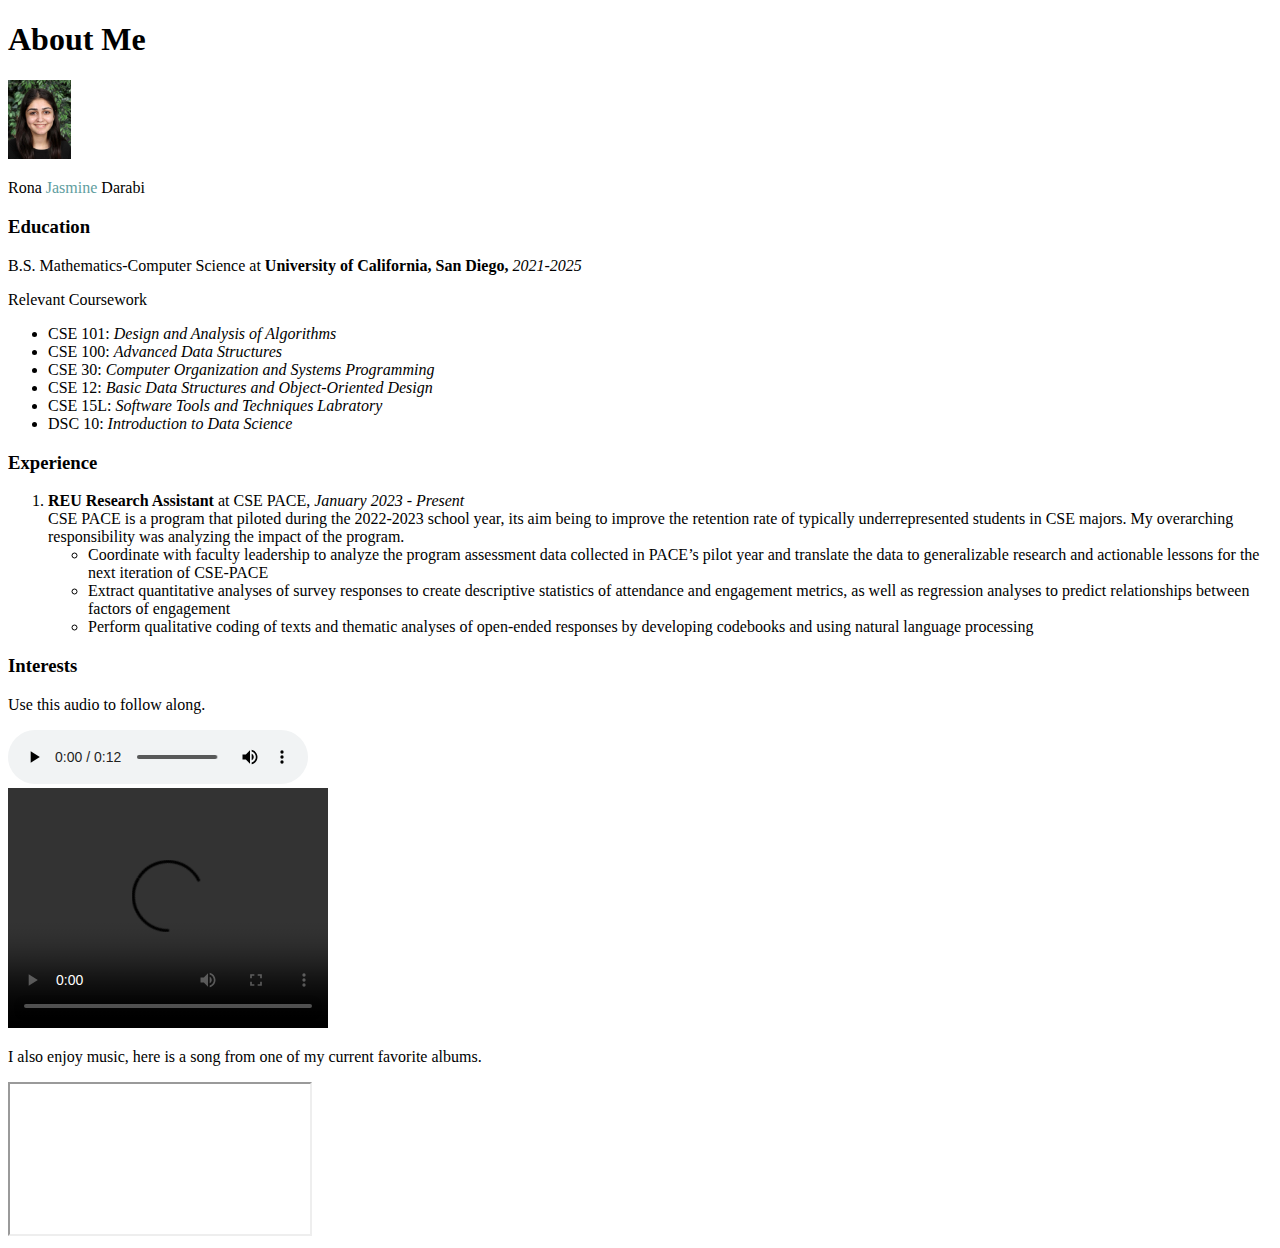
==== about.html @ a48a207f "g" ====
<!DOCTYPE html>
<html lang="en">
    <head>
        <meta charset="UTF-8"/>
        <title>About</title>
        <link rel="icon" type="image/x-icon" href="\images\cat.png">
    </head>

    <body>
        <header>
            <h1>About Me</h1>
        </header>
        <main>
            <div class="mypicture">
                <picture>
                    <img src="\images\yearbook.png" alt="2020 Picture" style="width:5%">
                </picture>
                <p>Rona <span style="color:cadetblue">Jasmine </span>Darabi</p>
            </div>
            <section>
                <h3>Education</h3>
                <p>B.S. Mathematics-Computer Science at <strong>University of California, San Diego, </strong><i>2021-2025</i></p>
                <p>Relevant Coursework</p>
                <ul>
                    <li>CSE 101: <i>Design and Analysis of Algorithms</i></li>
                    <li>CSE 100: <i>Advanced Data Structures</i></li>
                    <li>CSE 30: <i>Computer Organization and Systems Programming</i></li>
                    <li>CSE 12: <i>Basic Data Structures and Object-Oriented Design</i></li>
                    <li>CSE 15L: <i>Software Tools and Techniques Labratory</i></li>
                    <li>DSC 10: <i>Introduction to Data Science</i></li>
                </ul>
            </section>
            <section>
                <h3>Experience</h3>
                <ol>
                    <li><b>REU Research Assistant</b> at CSE PACE, <i>January 2023 - Present</i></li>
                    <aside>CSE PACE is a program that piloted during the 2022-2023 school year, its aim being to improve the retention rate of typically underrepresented students in CSE majors. My overarching responsibility was analyzing the impact of the program. </aside>
                    <ul>
                        <li>Coordinate with faculty leadership to analyze the program assessment data collected in PACE’s pilot 
                            year and translate the data to generalizable research and actionable lessons for the next iteration of 
                            CSE-PACE</li>
                        <li>Extract quantitative analyses of survey responses to create descriptive statistics of attendance and 
                            engagement metrics, as well as regression analyses to predict relationships between factors of 
                            engagement</li>
                        <li>Perform qualitative coding of texts and thematic analyses of open-ended responses by developing 
                            codebooks and using natural language processing</li>
                    </ul>
                </ol>
            </section>
            <section>
                <h3>Interests</h3>
                <p>Use this audio to follow along.</p>
                <audio controls>
                    <source src="\images\myinterests2.mp3" type="audio/mp3">
                    Your browser does not support this audio element.
                </audio>
                <br>
                <video width="320" height="240" controls>
                    <source src="\images\myinterests.mp4" type="video/mp4">
                    Your browser does not support the video tag.
                </video>
                <p>I also enjoy music, here is a song from one of my current favorite albums.</p>
                <iframe src="https://youtu.be/twzwCCCaPR8?si=sLpb50vgFMAZA5Cm" title="images"></iframe>
            </section>
        </main>
        <footer>
        </footer>
    </body>
</html>
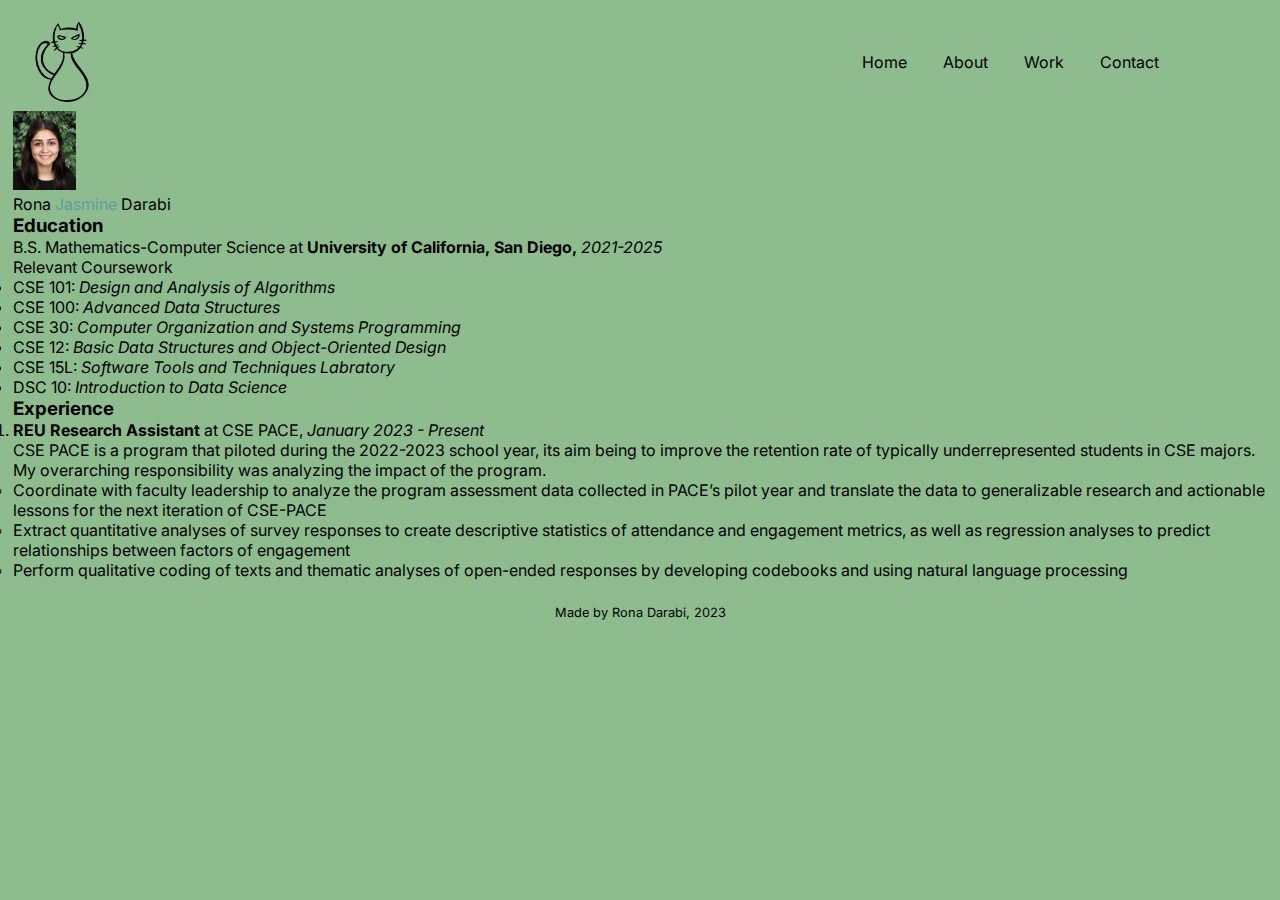
==== commit f87090a4: "all changes" ====
--- a/about.html
+++ b/about.html
@@ -4,11 +4,22 @@
         <meta charset="UTF-8"/>
         <title>About</title>
         <link rel="icon" type="image/x-icon" href="\images\cat.png">
+        <link rel="stylesheet" href="about.css">
+        <link rel="stylesheet" href="style.css">
     </head>
 
     <body>
         <header>
-            <h1>About Me</h1>
+            <img class="logo" src="/images/cat.png" alt="logo">
+            <nav>
+                <ul class="nav-items">
+                    <li><a href="/index.html">Home</a></li>
+                    <li><a href="/about.html">About</a></li>
+                    <li><a href="/index.html#work">Work</a></li>
+                    <li class="contact"><a href="/contact.html">Contact</a></li>
+                </ul>
+                <box-icon name="menu" color="black" size="lg" id="menu"></box-icon>
+            </nav>
         </header>
         <main>
             <div class="mypicture">
@@ -47,23 +58,9 @@
                     </ul>
                 </ol>
             </section>
-            <section>
-                <h3>Interests</h3>
-                <p>Use this audio to follow along.</p>
-                <audio controls>
-                    <source src="\images\myinterests2.mp3" type="audio/mp3">
-                    Your browser does not support this audio element.
-                </audio>
-                <br>
-                <video width="320" height="240" controls>
-                    <source src="\images\myinterests.mp4" type="video/mp4">
-                    Your browser does not support the video tag.
-                </video>
-                <p>I also enjoy music, here is a song from one of my current favorite albums.</p>
-                <iframe src="https://youtu.be/twzwCCCaPR8?si=sLpb50vgFMAZA5Cm" title="images"></iframe>
-            </section>
         </main>
         <footer>
+            <p style="text-align: center; padding: 2% 8%; font-size: .8rem;">Made by Rona Darabi, 2023</p>
         </footer>
     </body>
 </html>--- a/style.css
+++ b/style.css
@@ -0,0 +1,158 @@
+@import url('https://fonts.googleapis.com/css2?family=Inter:wght@300&display=swap');
+
+* { 
+    font-family: 'Inter', sans-serif;
+    box-sizing: border-box;
+    margin: 0; 
+    padding: 0;
+    background-color: darkseagreen;
+
+}
+
+header { 
+    display: flex; 
+    justify-content: flex-end;
+    align-items: center;
+    padding: 1vh;
+}
+
+body { 
+    height: 95vh;
+    width:auto;
+    padding: 1%;
+}
+
+.logo { 
+    cursor: pointer;
+    width: 5rem;
+    height: 5rem;
+    margin-right: auto;
+}
+
+  /* Navigation bar */
+nav { 
+    padding: 2% 8%;
+    display: flex;
+    justify-content: space-between;
+}
+
+nav ul { 
+    list-style: none;
+}
+
+nav ul li { 
+    display: inline-block;
+    margin-left: 2rem;
+}
+
+nav ul li a { 
+    transition: all 0.3s ease 0s;
+    color: black;
+    text-decoration: none;
+}
+
+nav ul li a:hover { 
+    color: lightcoral;
+}
+
+nav box-icon { 
+  display: none;
+}
+
+
+@media only screen and (max-width:768px) { 
+  nav { 
+    flex-direction: column;
+    position: relative;
+  }
+  nav box-icon {
+    display: block;
+    position: absolute;
+    top: 1.125rem;
+    right: 2rem;
+  }
+  nav ul { 
+    display: none;
+  }
+  .showmenu { 
+    display: block;
+  }
+  nav ul li { 
+    padding: 2% 0;
+  }
+  nav ul li a { 
+    color: black;
+  }
+}
+
+/* Welcome to my page */
+.welcome { 
+  display: flex;
+  padding: 2% 8%;
+  align-items: center;
+  height: 85vh;
+  width: 100%;
+  justify-content: center;
+}
+
+.welcome-heading { 
+  font-size: 2rem;
+  background: linear-gradient(
+    to right, 
+    #7953cd 20%,
+    #00affa 30%,
+    #0190cd 70%,
+    #764ada 80%
+  );
+  -webkit-background-clip: text;
+  background-clip: text;
+  -webkit-text-fill-color: transparent;
+  background-size: 500% auto;
+  animation: welcome-text 5s ease-in-out infinite alternate;
+}
+
+@keyframes welcome-text {
+  0% {
+      background-position: 0% 50%;
+  }
+  100% {
+      background-position: 100% 50%;
+  }
+}
+
+/* Work */
+.work {
+  display: flex;
+  padding: 2% 10%;
+  justify-content: space-between;
+}
+.work ul { 
+  display: flex;
+  flex-wrap: wrap;
+  list-style-type: none;
+}
+
+.work ul li { 
+  height: 40vh;
+  flex-grow: 1;
+}
+
+.work img {
+  max-height: 100%;
+  min-width: 50%;
+  object-fit: cover;
+  vertical-align: bottom;
+}
+
+
+
+
+
+
+
+
+
+/* Media queries */
+
+
+
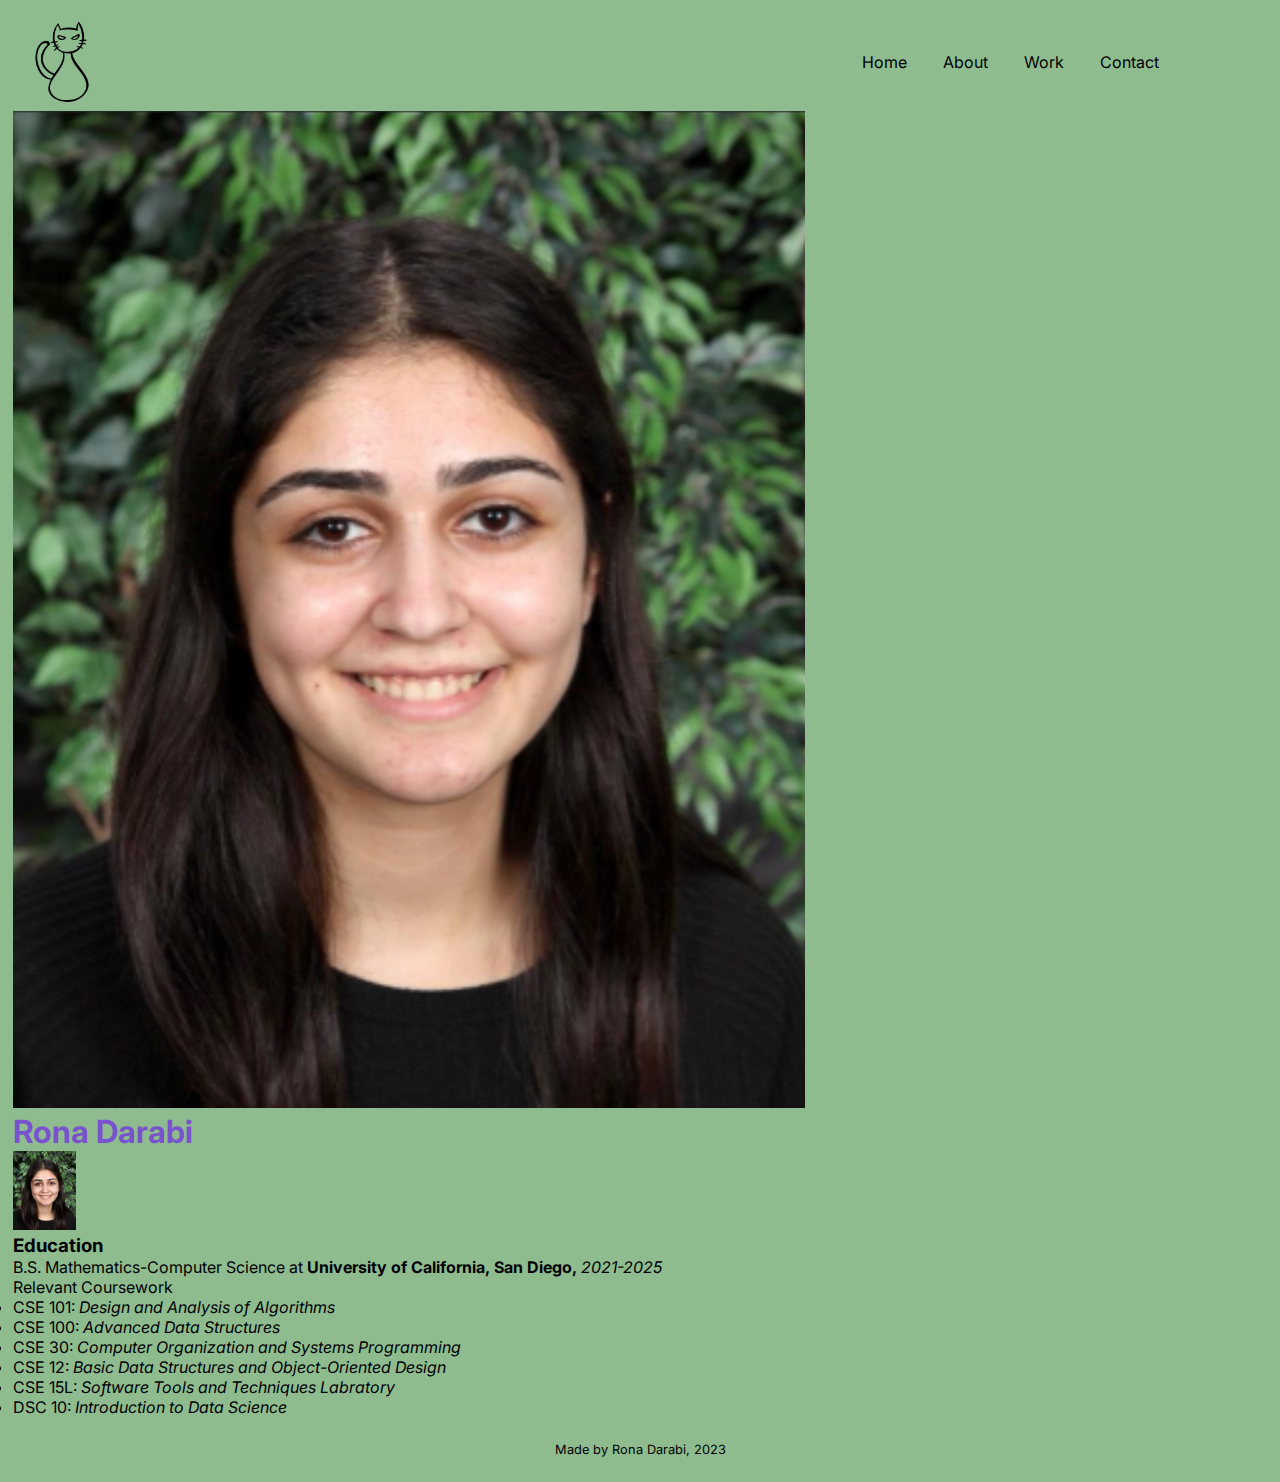
==== commit b94612fe: "t" ====
--- a/about.html
+++ b/about.html
@@ -18,15 +18,22 @@
                     <li><a href="/index.html#work">Work</a></li>
                     <li class="contact"><a href="/contact.html">Contact</a></li>
                 </ul>
-                <box-icon name="menu" color="black" size="lg" id="menu"></box-icon>
             </nav>
         </header>
+        
         <main>
+            <div class="pace"> 
+                <picture>
+                    <img src="/images/yearbook.png" alt="How did you hear about PACE? Figure">
+                </picture>
+                <div class="pace-desc">
+                    <h1 class="welcome-heading">Rona Darabi</h1>
+                </div>
+            </div>
             <div class="mypicture">
                 <picture>
                     <img src="\images\yearbook.png" alt="2020 Picture" style="width:5%">
                 </picture>
-                <p>Rona <span style="color:cadetblue">Jasmine </span>Darabi</p>
             </div>
             <section>
                 <h3>Education</h3>
@@ -41,26 +48,9 @@
                     <li>DSC 10: <i>Introduction to Data Science</i></li>
                 </ul>
             </section>
-            <section>
-                <h3>Experience</h3>
-                <ol>
-                    <li><b>REU Research Assistant</b> at CSE PACE, <i>January 2023 - Present</i></li>
-                    <aside>CSE PACE is a program that piloted during the 2022-2023 school year, its aim being to improve the retention rate of typically underrepresented students in CSE majors. My overarching responsibility was analyzing the impact of the program. </aside>
-                    <ul>
-                        <li>Coordinate with faculty leadership to analyze the program assessment data collected in PACE’s pilot 
-                            year and translate the data to generalizable research and actionable lessons for the next iteration of 
-                            CSE-PACE</li>
-                        <li>Extract quantitative analyses of survey responses to create descriptive statistics of attendance and 
-                            engagement metrics, as well as regression analyses to predict relationships between factors of 
-                            engagement</li>
-                        <li>Perform qualitative coding of texts and thematic analyses of open-ended responses by developing 
-                            codebooks and using natural language processing</li>
-                    </ul>
-                </ol>
-            </section>
         </main>
         <footer>
             <p style="text-align: center; padding: 2% 8%; font-size: .8rem;">Made by Rona Darabi, 2023</p>
         </footer>
     </body>
-</html>+</html>
--- a/style.css
+++ b/style.css
@@ -1,4 +1,8 @@
 @import url('https://fonts.googleapis.com/css2?family=Inter:wght@300&display=swap');
+/* Custom font, variable, color-mix */
+:root { 
+  --b: color-mix(in srgb, rgb(17, 124, 148) 75%, white);
+}
 
 * { 
     font-family: 'Inter', sans-serif;
@@ -10,10 +14,12 @@
 }
 
 header { 
+  /* flexbox */
     display: flex; 
     justify-content: flex-end;
     align-items: center;
-    padding: 1vh;
+    /* viewport - dvh */
+    padding: 1dvh;
 }
 
 body { 
@@ -23,10 +29,16 @@
 }
 
 .logo { 
-    cursor: pointer;
+    cursor: auto;
+    /* relative measurement - rem */
     width: 5rem;
     height: 5rem;
     margin-right: auto;
+}
+
+/* has selector */
+h1:has(+:is(a,h5)) { 
+  margin: 0 0 0.5rem 0;
 }
 
   /* Navigation bar */
@@ -46,6 +58,7 @@
 }
 
 nav ul li a { 
+  /* transition */
     transition: all 0.3s ease 0s;
     color: black;
     text-decoration: none;
@@ -60,46 +73,25 @@
 }
 
 
-@media only screen and (max-width:768px) { 
-  nav { 
-    flex-direction: column;
-    position: relative;
-  }
-  nav box-icon {
-    display: block;
-    position: absolute;
-    top: 1.125rem;
-    right: 2rem;
-  }
-  nav ul { 
-    display: none;
-  }
-  .showmenu { 
-    display: block;
-  }
-  nav ul li { 
-    padding: 2% 0;
-  }
-  nav ul li a { 
-    color: black;
-  }
-}
-
 /* Welcome to my page */
 .welcome { 
   display: flex;
+  flex-direction: column;
   padding: 2% 8%;
   align-items: center;
-  height: 85vh;
+  height: 85dvh;
   width: 100%;
   justify-content: center;
 }
 
 .welcome-heading { 
+  align-items: center;
+  justify-content: center;
   font-size: 2rem;
   background: linear-gradient(
     to right, 
     #7953cd 20%,
+    var(--b, #00affa),
     #00affa 30%,
     #0190cd 70%,
     #764ada 80%
@@ -111,6 +103,7 @@
   animation: welcome-text 5s ease-in-out infinite alternate;
 }
 
+/* animation */
 @keyframes welcome-text {
   0% {
       background-position: 0% 50%;
@@ -119,40 +112,103 @@
       background-position: 100% 50%;
   }
 }
+
 
 /* Work */
 .work {
   display: flex;
   padding: 2% 10%;
   justify-content: space-between;
-}
-.work ul { 
-  display: flex;
-  flex-wrap: wrap;
-  list-style-type: none;
-}
-
-.work ul li { 
-  height: 40vh;
-  flex-grow: 1;
-}
-
-.work img {
-  max-height: 100%;
-  min-width: 50%;
-  object-fit: cover;
-  vertical-align: bottom;
-}
-
-
-
-
-
-
-
-
+
+  /* Nested CSS example */
+  & ul { 
+    display: flex;
+    flex-wrap: wrap;
+    list-style-type: none;
+
+    & li { 
+      height: 40vh;
+      flex-grow: 1;
+    }
+  
+  }
+  & img { 
+    max-height: 100%;
+    min-width: 50%;
+    object-fit: cover;
+    vertical-align: bottom;
+  }
+}
 
 /* Media queries */
-
-
-
+@media only screen and (max-width:768px) { 
+  nav { 
+    flex-direction: column;
+  }
+  nav ul { 
+    flex-direction: column;
+    display: none;
+  }
+  .showmenu { 
+    display: block;
+  }
+  nav ul li { 
+    padding: 2% 0;
+    margin: 0.8em 0;
+  }
+  nav ul li a { 
+    color: black;
+  }
+
+  .welcome { 
+    height: 50dvh;
+  }
+
+  .work { 
+    & img { 
+      width: 100%;
+    }
+  }
+} 
+
+@media all and (max-width:400px) { 
+  nav { 
+    flex-direction: column;
+  }
+  nav ul { 
+    flex-direction: column;
+  }
+  nav ul li { 
+    text-align: center;
+  }
+}
+
+@media (max-aspect-ratio: 1/1) {
+  li {
+    height: 30vh;
+  }
+}
+
+@media (max-height: 480px) {
+  li {
+    height: 80vh;
+  }
+}
+
+@media (max-aspect-ratio: 1/1) and (max-width: 480px) {
+  ul {
+    flex-direction: row;
+  }
+
+  li {
+    height: auto;
+    width: 100%;
+  }
+
+  img {
+    width: 100%;
+    max-height: 75vh;
+    min-width: 0;
+  }
+}
+
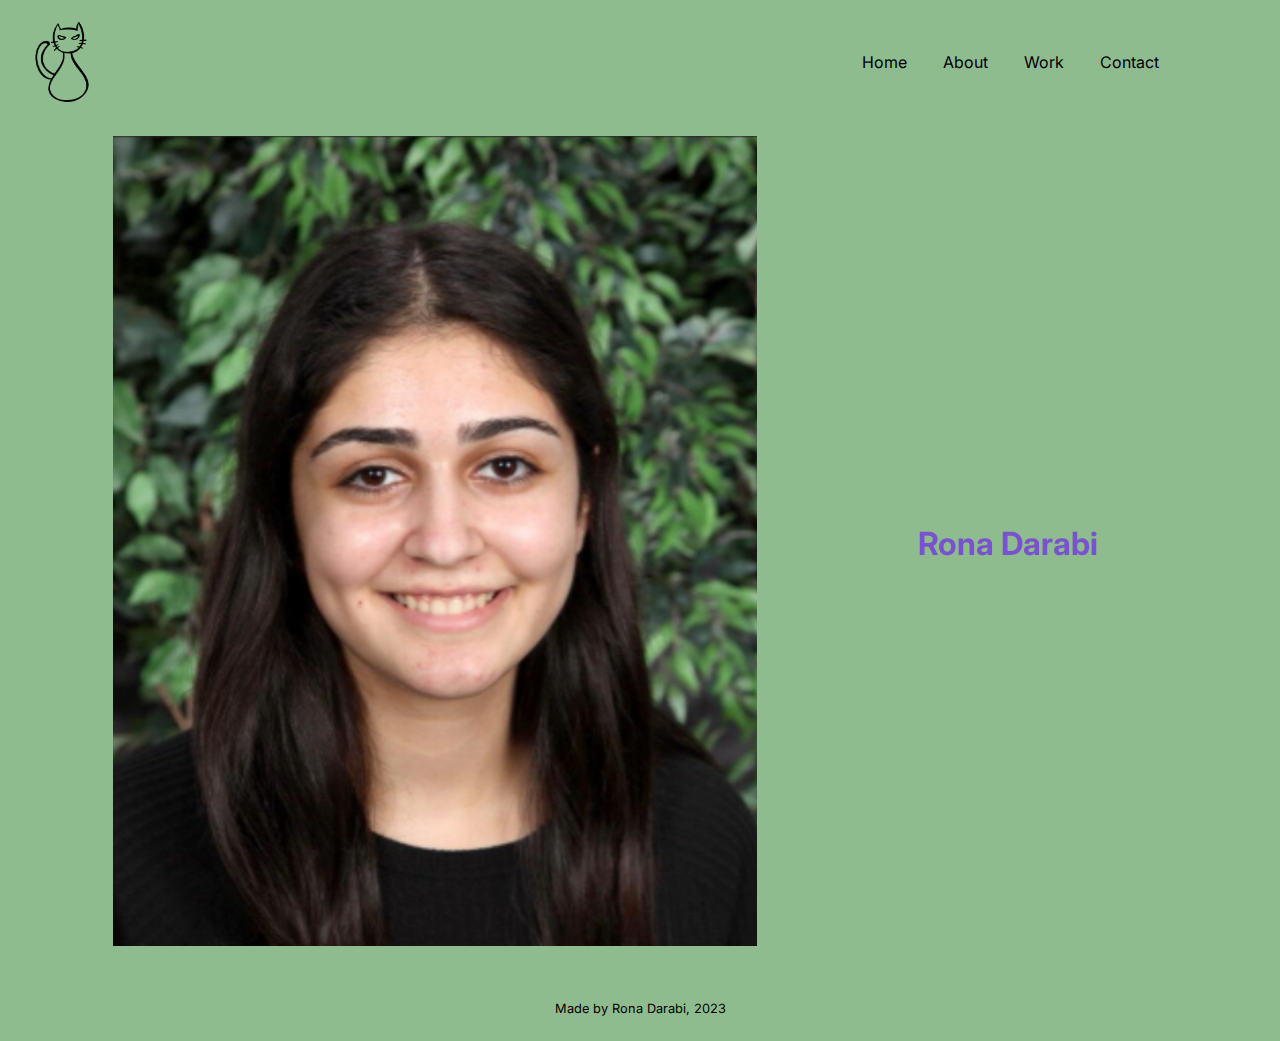
==== commit eba66eef: "t" ====
--- a/about.html
+++ b/about.html
@@ -22,32 +22,14 @@
         </header>
         
         <main>
-            <div class="pace"> 
+            <div class="about"> 
                 <picture>
                     <img src="/images/yearbook.png" alt="How did you hear about PACE? Figure">
                 </picture>
-                <div class="pace-desc">
+                <summary>
                     <h1 class="welcome-heading">Rona Darabi</h1>
-                </div>
+                </summary>
             </div>
-            <div class="mypicture">
-                <picture>
-                    <img src="\images\yearbook.png" alt="2020 Picture" style="width:5%">
-                </picture>
-            </div>
-            <section>
-                <h3>Education</h3>
-                <p>B.S. Mathematics-Computer Science at <strong>University of California, San Diego, </strong><i>2021-2025</i></p>
-                <p>Relevant Coursework</p>
-                <ul>
-                    <li>CSE 101: <i>Design and Analysis of Algorithms</i></li>
-                    <li>CSE 100: <i>Advanced Data Structures</i></li>
-                    <li>CSE 30: <i>Computer Organization and Systems Programming</i></li>
-                    <li>CSE 12: <i>Basic Data Structures and Object-Oriented Design</i></li>
-                    <li>CSE 15L: <i>Software Tools and Techniques Labratory</i></li>
-                    <li>DSC 10: <i>Introduction to Data Science</i></li>
-                </ul>
-            </section>
         </main>
         <footer>
             <p style="text-align: center; padding: 2% 8%; font-size: .8rem;">Made by Rona Darabi, 2023</p>
--- a/about.css
+++ b/about.css
@@ -0,0 +1,12 @@
+.about { 
+    display: flex;
+    align-items: center;
+    padding: 2% 8%;
+}
+
+img { 
+  margin-right: .8rem;
+  width: 80%;
+  height: 80%;
+}
+
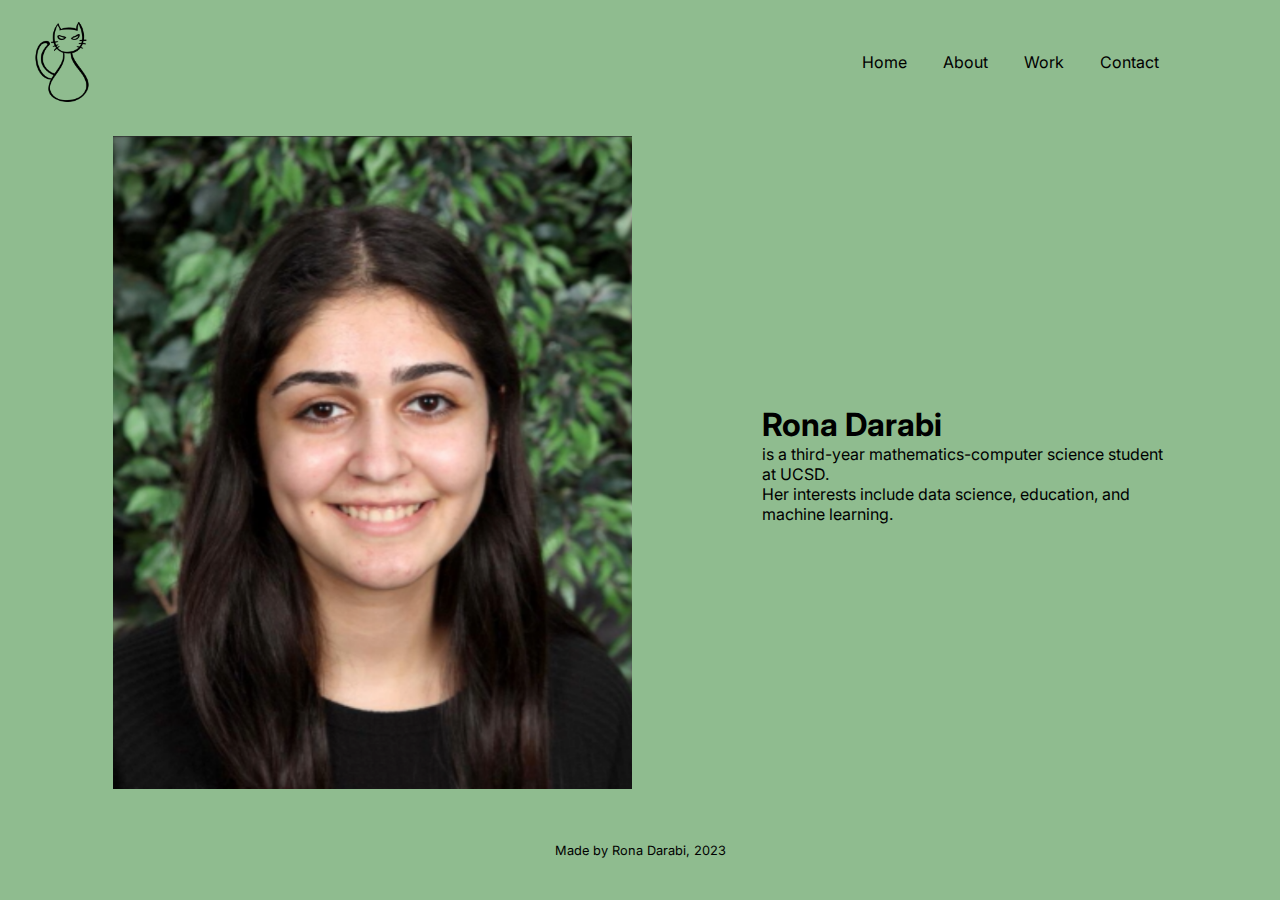
==== commit 4a2b99f7: "update" ====
--- a/about.html
+++ b/about.html
@@ -27,7 +27,9 @@
                     <img src="/images/yearbook.png" alt="How did you hear about PACE? Figure">
                 </picture>
                 <summary>
-                    <h1 class="welcome-heading">Rona Darabi</h1>
+                    <h1>Rona Darabi</h1>
+                    <p> is a third-year mathematics-computer science student at UCSD.</p>
+                    <p>Her interests include data science, education, and machine learning.</p>
                 </summary>
             </div>
         </main>
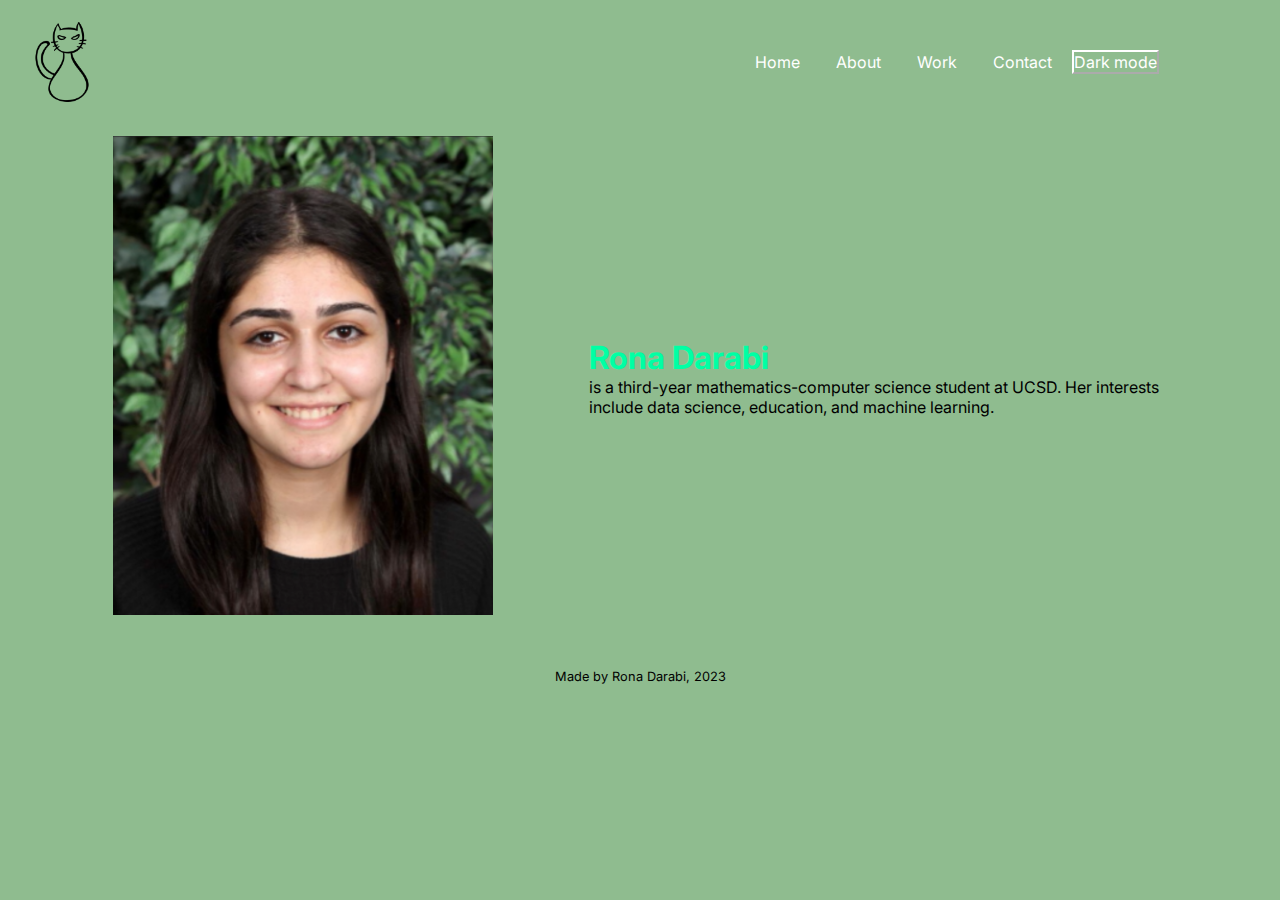
==== commit 892c222d: "all" ====
--- a/about.html
+++ b/about.html
@@ -17,7 +17,14 @@
                     <li><a href="/about.html">About</a></li>
                     <li><a href="/index.html#work">Work</a></li>
                     <li class="contact"><a href="/contact.html">Contact</a></li>
+                    <button onclick="darkmode()" class="dark-button">Dark mode</button>
                 </ul>
+                <script>
+                    function darkmode() {
+                       var b = document.body;
+                       b.classList.toggle("dark-mode");
+                    }
+                </script>
             </nav>
         </header>
         
@@ -27,9 +34,8 @@
                     <img src="/images/yearbook.png" alt="How did you hear about PACE? Figure">
                 </picture>
                 <summary>
-                    <h1>Rona Darabi</h1>
-                    <p> is a third-year mathematics-computer science student at UCSD.</p>
-                    <p>Her interests include data science, education, and machine learning.</p>
+                    <h1 style="color: color(xyz 4 20 4)">Rona Darabi</h1>
+                    <p> is a third-year mathematics-computer science student at UCSD. Her interests include data science, education, and machine learning.</p>
                 </summary>
             </div>
         </main>
--- a/style.css
+++ b/style.css
@@ -9,7 +9,7 @@
     box-sizing: border-box;
     margin: 0; 
     padding: 0;
-    background-color: darkseagreen;
+    
 
 }
 
@@ -26,6 +26,13 @@
     height: 95vh;
     width:auto;
     padding: 1%;
+    background-color: darkseagreen;
+    color: black;
+}
+
+.dark-mode{ 
+  background-color: black;
+  color: white;
 }
 
 .logo { 
@@ -60,7 +67,7 @@
 nav ul li a { 
   /* transition */
     transition: all 0.3s ease 0s;
-    color: black;
+    color: white;
     text-decoration: none;
 }
 
@@ -68,8 +75,18 @@
     color: lightcoral;
 }
 
-nav box-icon { 
-  display: none;
+.dark-button { 
+    padding: 0%;
+    font-size: 1rem;
+    margin-left: 1rem;
+    text-align: center;
+    cursor: pointer;
+    outline: none;
+    color: white;
+    background-color: transparent;
+    border-color: white;
+    border-radius: 0;
+    flex-direction: inline;
 }
 
 
@@ -171,7 +188,7 @@
   }
 } 
 
-@media all and (max-width:400px) { 
+@media only screen and (max-width:400px) { 
   nav { 
     flex-direction: column;
   }
